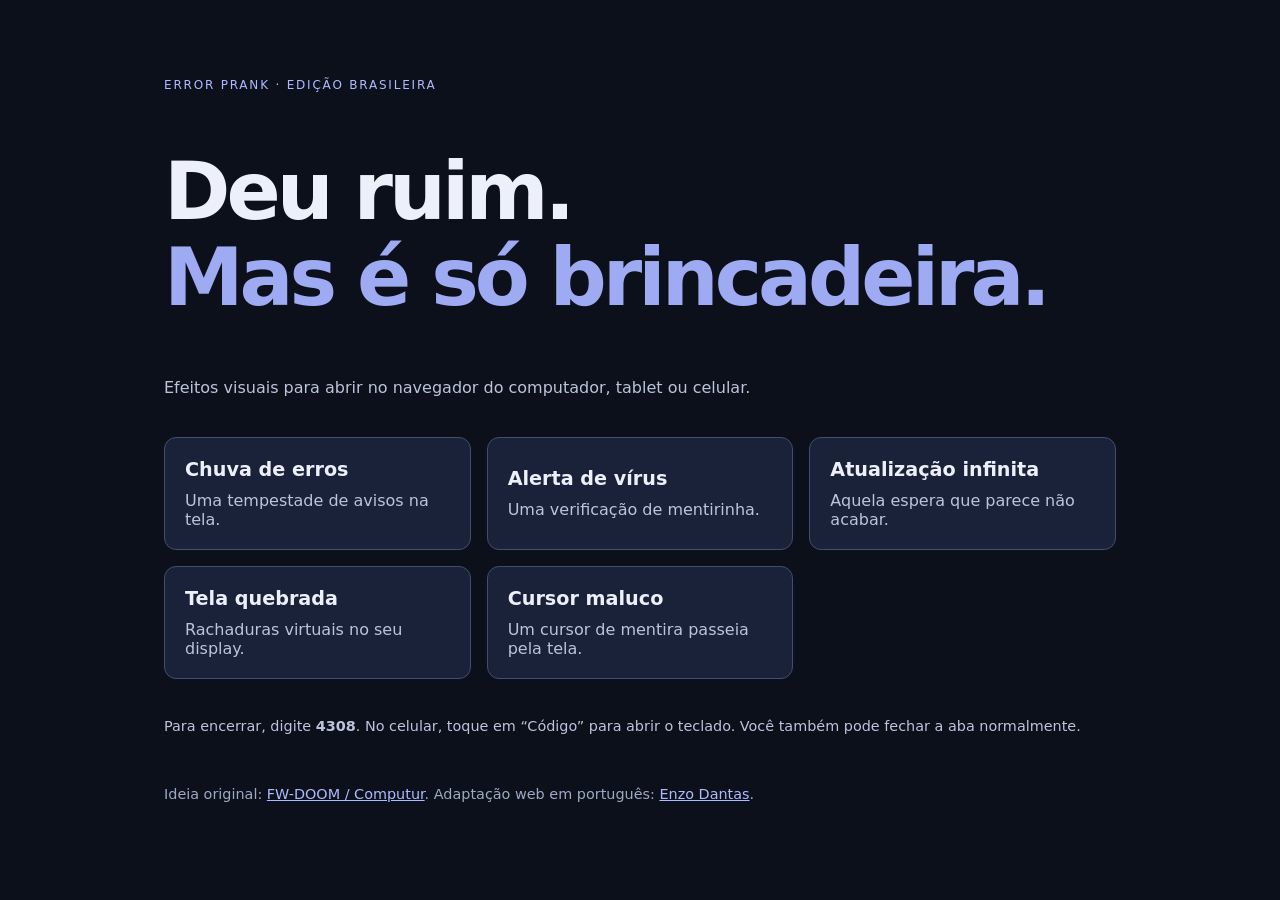
==== index.html @ 79e09942 "feat: add Portuguese cross-platform web prank experience" ====
<!doctype html>
<html lang="pt-BR">
<head><meta charset="utf-8"><meta name="viewport" content="width=device-width,initial-scale=1"><title>Error Prank — brincadeiras visuais</title><link rel="stylesheet" href="styles.css"><script src="app.js" defer></script></head>
<body>
<main id="menu">
<p class="eyebrow">ERROR PRANK · EDIÇÃO BRASILEIRA</p>
<h1>Deu ruim.<br><span>Mas é só brincadeira.</span></h1>
<p>Efeitos visuais para abrir no navegador do computador, tablet ou celular.</p>
<div class="cards">
<button data-mode="storm"><strong>Chuva de erros</strong><span>Uma tempestade de avisos na tela.</span></button>
<button data-mode="virus"><strong>Alerta de vírus</strong><span>Uma verificação de mentirinha.</span></button>
<button data-mode="update"><strong>Atualização infinita</strong><span>Aquela espera que parece não acabar.</span></button>
<button data-mode="broken"><strong>Tela quebrada</strong><span>Rachaduras virtuais no seu display.</span></button>
<button data-mode="mouse"><strong>Cursor maluco</strong><span>Um cursor de mentira passeia pela tela.</span></button>
</div>
<p class="hint">Para encerrar, digite <b>4308</b>. No celular, toque em “Código” para abrir o teclado. Você também pode fechar a aba normalmente.</p>
<footer>Ideia original: <a href="https://github.com/FW-DOOM/computur">FW-DOOM / Computur</a>. Adaptação web em português: <a href="https://github.com/enzoodantas/Error-prank">Enzo Dantas</a>.</footer>
</main>
<section id="stage" hidden aria-label="Simulação visual"><div id="effect"></div><button id="code-toggle" aria-expanded="false">Código</button><div id="keypad" hidden aria-label="Teclado do código"><output id="digits" aria-live="polite">Digite o código</output><div id="keys"></div></div></section>
</body></html>
---- styles.css ----
:root{color-scheme:dark;font-family:system-ui,sans-serif;background:#0c101b;color:#edf0fa}*{box-sizing:border-box}body{margin:0}main{max-width:1000px;margin:auto;padding:64px 24px}h1{font-size:clamp(2.5rem,7vw,5rem);line-height:1.08;letter-spacing:-.05em}h1 span{color:#9eaaf2}.eyebrow{color:#aebaff;letter-spacing:.15em;font-size:.75rem}p{line-height:1.6;color:#bbc4db}.cards{display:grid;grid-template-columns:repeat(auto-fit,minmax(230px,1fr));gap:16px;margin:36px 0}button{font:inherit;cursor:pointer;color:inherit;border:1px solid #434e6a;border-radius:12px;background:#192238;padding:20px;text-align:left}button:hover{background:#273453}button:focus-visible,a:focus-visible{outline:3px solid #b7c3ff;outline-offset:4px}.cards strong,.cards span{display:block}.cards strong{font-size:1.2rem;margin-bottom:10px}.cards span{color:#bbc4db}.hint,footer{font-size:.9rem}footer{margin-top:48px;color:#9daac4}a{color:#aebaff}[hidden]{display:none!important}#stage{position:fixed;inset:0;background:#080b12;overflow:hidden}#effect{position:absolute;inset:0;overflow:hidden}.error{position:absolute;width:min(310px,85vw);background:#f1f1f1;color:#172035;border:1px solid #7a8190;border-radius:7px;box-shadow:0 8px 32px #0008;overflow:hidden}.error header{padding:9px 14px;background:#173d86;color:white;font-size:.85rem}.error p{color:#172035;padding:16px;margin:0;font-size:.95rem}.center{height:100%;display:flex;flex-direction:column;align-items:center;justify-content:center;text-align:center;padding:28px}.center h2{font-size:clamp(1.8rem,6vw,4rem)}.center p{max-width:600px}.virus{background:#220c15;color:#ff8fa1}.update{background:#123e91}.update p{color:white}.spinner{width:48px;height:48px;border:4px solid #ffffff40;border-top-color:white;border-radius:50%;animation:spin 1.4s linear infinite}@keyframes spin{to{transform:rotate(360deg)}}#code-toggle{position:absolute;bottom:16px;right:16px;padding:10px 16px;z-index:3}#keypad{position:absolute;right:16px;bottom:75px;width:235px;padding:16px;background:#111a2e;border:1px solid #53617c;border-radius:12px;z-index:4}#digits{display:block;min-height:32px;text-align:center}#keys{display:grid;grid-template-columns:repeat(3,1fr);gap:6px}#keys button{text-align:center;padding:12px}.cracks{width:100%;height:100%;background:radial-gradient(ellipse at 35% 40%,#465063,#07090e 65%)}.cursor{position:absolute;font-size:60px;color:white;text-shadow:2px 2px black;pointer-events:none}@media(prefers-reduced-motion:reduce){.spinner{animation:none}}@media(max-width:500px){main{padding:32px 18px}}
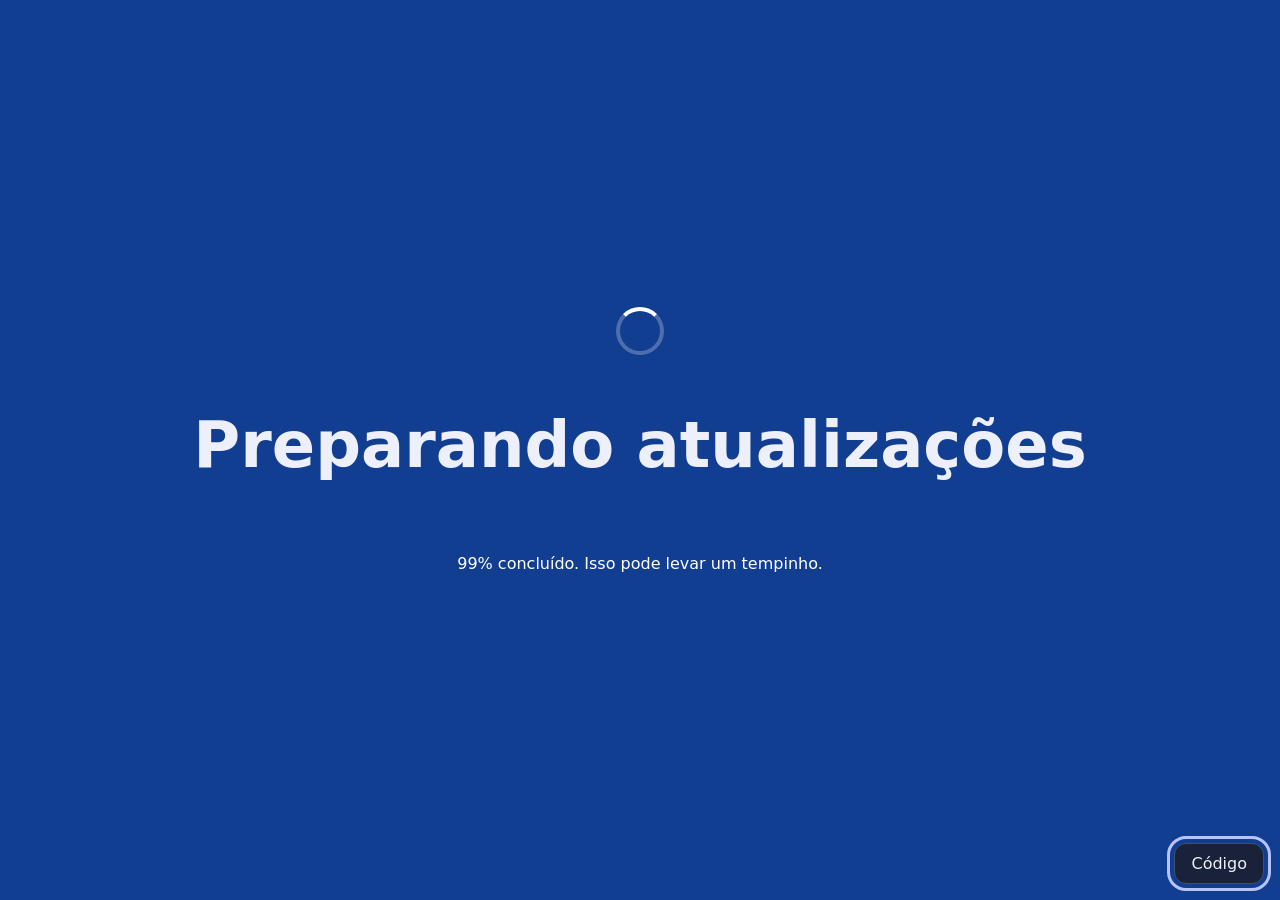
==== commit 309ed319: "fix: start infinite update immediately in both HTML entrypoints" ====
--- a/index.html
+++ b/index.html
@@ -1,8 +1,9 @@
 <!doctype html>
 <html lang="pt-BR">
-<head><meta charset="utf-8"><meta name="viewport" content="width=device-width,initial-scale=1"><title>Error Prank — brincadeiras visuais</title><link rel="stylesheet" href="styles.css"><script src="app.js" defer></script></head>
+<head><meta charset="utf-8"><meta name="viewport" content="width=device-width,initial-scale=1"><title>Error Prank — brincadeiras visuais</title><style id="bundled-css">:root{color-scheme:dark;font-family:system-ui,sans-serif;background:#0c101b;color:#edf0fa}*{box-sizing:border-box}body{margin:0}main{max-width:1000px;margin:auto;padding:64px 24px}h1{font-size:clamp(2.5rem,7vw,5rem);line-height:1.08;letter-spacing:-.05em}h1 span{color:#9eaaf2}.eyebrow{color:#aebaff;letter-spacing:.15em;font-size:.75rem}p{line-height:1.6;color:#bbc4db}.cards{display:grid;grid-template-columns:repeat(auto-fit,minmax(230px,1fr));gap:16px;margin:36px 0}button{font:inherit;cursor:pointer;color:inherit;border:1px solid #434e6a;border-radius:12px;background:#192238;padding:20px;text-align:left}button:hover{background:#273453}button:focus-visible,a:focus-visible{outline:3px solid #b7c3ff;outline-offset:4px}.cards strong,.cards span{display:block}.cards strong{font-size:1.2rem;margin-bottom:10px}.cards span{color:#bbc4db}.hint,footer{font-size:.9rem}footer{margin-top:48px;color:#9daac4}a{color:#aebaff}[hidden]{display:none!important}#stage{position:fixed;inset:0;background:#080b12;overflow:hidden}#effect{position:absolute;inset:0;overflow:hidden}.error{position:absolute;width:min(310px,85vw);background:#f1f1f1;color:#172035;border:1px solid #7a8190;border-radius:7px;box-shadow:0 8px 32px #0008;overflow:hidden}.error header{padding:9px 14px;background:#173d86;color:white;font-size:.85rem}.error p{color:#172035;padding:16px;margin:0;font-size:.95rem}.center{height:100%;display:flex;flex-direction:column;align-items:center;justify-content:center;text-align:center;padding:28px}.center h2{font-size:clamp(1.8rem,6vw,4rem)}.center p{max-width:600px}.virus{background:#220c15;color:#ff8fa1}.update{background:#123e91}.update p{color:white}.spinner{width:48px;height:48px;border:4px solid #ffffff40;border-top-color:white;border-radius:50%;animation:spin 1.4s linear infinite}@keyframes spin{to{transform:rotate(360deg)}}#code-toggle{position:absolute;bottom:16px;right:16px;padding:10px 16px;z-index:3}#keypad{position:absolute;right:16px;bottom:75px;width:235px;padding:16px;background:#111a2e;border:1px solid #53617c;border-radius:12px;z-index:4}#digits{display:block;min-height:32px;text-align:center}#keys{display:grid;grid-template-columns:repeat(3,1fr);gap:6px}#keys button{text-align:center;padding:12px}.cracks{width:100%;height:100%;background:radial-gradient(ellipse at 35% 40%,#465063,#07090e 65%)}.cursor{position:absolute;font-size:60px;color:white;text-shadow:2px 2px black;pointer-events:none}@media(prefers-reduced-motion:reduce){.spinner{animation:none}}@media(max-width:500px){main{padding:32px 18px}}
+</style></head>
 <body>
-<main id="menu">
+<main id="menu" hidden>
 <p class="eyebrow">ERROR PRANK · EDIÇÃO BRASILEIRA</p>
 <h1>Deu ruim.<br><span>Mas é só brincadeira.</span></h1>
 <p>Efeitos visuais para abrir no navegador do computador, tablet ou celular.</p>
@@ -17,4 +18,80 @@
 <footer>Ideia original: <a href="https://github.com/FW-DOOM/computur">FW-DOOM / Computur</a>. Adaptação web em português: <a href="https://github.com/enzoodantas/Error-prank">Enzo Dantas</a>.</footer>
 </main>
 <section id="stage" hidden aria-label="Simulação visual"><div id="effect"></div><button id="code-toggle" aria-expanded="false">Código</button><div id="keypad" hidden aria-label="Teclado do código"><output id="digits" aria-live="polite">Digite o código</output><div id="keys"></div></div></section>
-</body></html>
+<script id="bundled-js">'use strict';
+const menu = document.querySelector('#menu');
+const stage = document.querySelector('#stage');
+const effect = document.querySelector('#effect');
+const keypad = document.querySelector('#keypad');
+const toggle = document.querySelector('#code-toggle');
+const digits = document.querySelector('#digits');
+let buffer = '', timer = null, trigger = null;
+function stop() {
+  clearInterval(timer); timer = null; effect.replaceChildren();
+  stage.hidden = true; menu.hidden = false; keypad.hidden = true;
+  toggle.setAttribute('aria-expanded', 'false'); buffer = '';
+  digits.textContent = 'Digite o código'; trigger?.focus();
+}
+function input(value) {
+  if (stage.hidden) return;
+  buffer = value === 'Limpar' ? '' : (buffer + value).slice(-4);
+  digits.textContent = buffer ? '●'.repeat(buffer.length) : 'Digite o código';
+  if (buffer === '4308') stop();
+}
+for (const value of ['1','2','3','4','5','6','7','8','9','Limpar','0']) {
+  const key = document.createElement('button'); key.textContent = value;
+  key.addEventListener('click', () => input(value)); document.querySelector('#keys').append(key);
+}
+document.addEventListener('keydown', event => {
+  if (!event.ctrlKey && !event.metaKey && !event.altKey && /^\d$/.test(event.key)) input(event.key);
+});
+toggle.addEventListener('click', () => {
+  keypad.hidden = !keypad.hidden; toggle.setAttribute('aria-expanded', String(!keypad.hidden));
+});
+function panel(title, text, theme = '') {
+  const box = document.createElement('div'); box.className = `center ${theme}`;
+  const heading = document.createElement('h2'); heading.textContent = title;
+  const description = document.createElement('p'); description.textContent = text;
+  box.append(heading, description); effect.append(box); return box;
+}
+function storm() {
+  const messages = ['Erro 404: a tranquilidade não foi encontrada.', 'O sistema encontrou um problema inesperado.', 'Falha na operação. Tente respirar fundo.', 'Muitos erros ao mesmo tempo. Aguarde...', 'Seu café parou de responder.'];
+  const box = document.createElement('article'); box.className = 'error';
+  const title = document.createElement('header'); title.textContent = 'Aviso do sistema';
+  const message = document.createElement('p'); message.textContent = messages[Math.floor(Math.random()*messages.length)];
+  box.append(title, message); effect.append(box);
+  box.style.left = `${Math.random()*Math.max(0,effect.clientWidth-box.offsetWidth)}px`;
+  box.style.top = `${Math.random()*Math.max(0,effect.clientHeight-box.offsetHeight-70)}px`;
+  if (effect.children.length > 24) effect.firstElementChild.remove();
+}
+function start(mode, button) {
+  stop(); trigger = button; menu.hidden = true; stage.hidden = false; toggle.focus();
+  if (mode === 'storm') { storm(); timer = setInterval(storm, 650); }
+  if (mode === 'virus') {
+    const box = panel('Ameaças detectadas!', 'Verificação em andamento…', 'virus');
+    let count = 0; timer = setInterval(() => {
+      count = Math.min(count + 7, 99); box.querySelector('p').textContent = `Verificando o sistema: ${count}% · ${count * 3} alertas encontrados`;
+      if (count === 99) clearInterval(timer);
+    }, 900);
+  }
+  if (mode === 'update') {
+    const box = panel('Preparando atualizações', '99% concluído. Isso pode levar um tempinho.', 'update');
+    const spinner = document.createElement('div'); spinner.className = 'spinner'; box.prepend(spinner);
+  }
+  if (mode === 'broken') {
+    const ns = 'http://www.w3.org/2000/svg'; const svg = document.createElementNS(ns, 'svg');
+    svg.setAttribute('viewBox','0 0 1000 1000'); svg.setAttribute('preserveAspectRatio','none'); svg.classList.add('cracks');
+    for (let i=0; i<22; i++) {
+      const angle = i*Math.PI/11; const line = document.createElementNS(ns,'polyline');
+      line.setAttribute('points',`350,400 ${350+Math.cos(angle)*180},${400+Math.sin(angle)*150} ${350+Math.cos(angle+.12)*1200},${400+Math.sin(angle+.12)*1200}`);
+      line.setAttribute('stroke',i%2?'#b7c1cf':'#596780'); line.setAttribute('fill','none'); line.setAttribute('stroke-width',i%3+1); svg.append(line);
+    } effect.append(svg);
+  }
+  if (mode === 'mouse') {
+    panel('Ué… cadê o cursor?', 'Parece que ele resolveu passear.');
+    const cursor = document.createElement('span'); cursor.className = 'cursor'; cursor.textContent = '➤'; effect.append(cursor);
+    timer = setInterval(() => { cursor.style.left = `${Math.random()*Math.max(0,effect.clientWidth-70)}px`; cursor.style.top = `${Math.random()*Math.max(0,effect.clientHeight-120)}px`; }, 700);
+  }
+}
+document.querySelectorAll('[data-mode]').forEach(button => button.addEventListener('click', () => start(button.dataset.mode, button)));
+</script><script id="autostart">start("update", document.querySelector('[data-mode="update"]'));</script></body></html>
